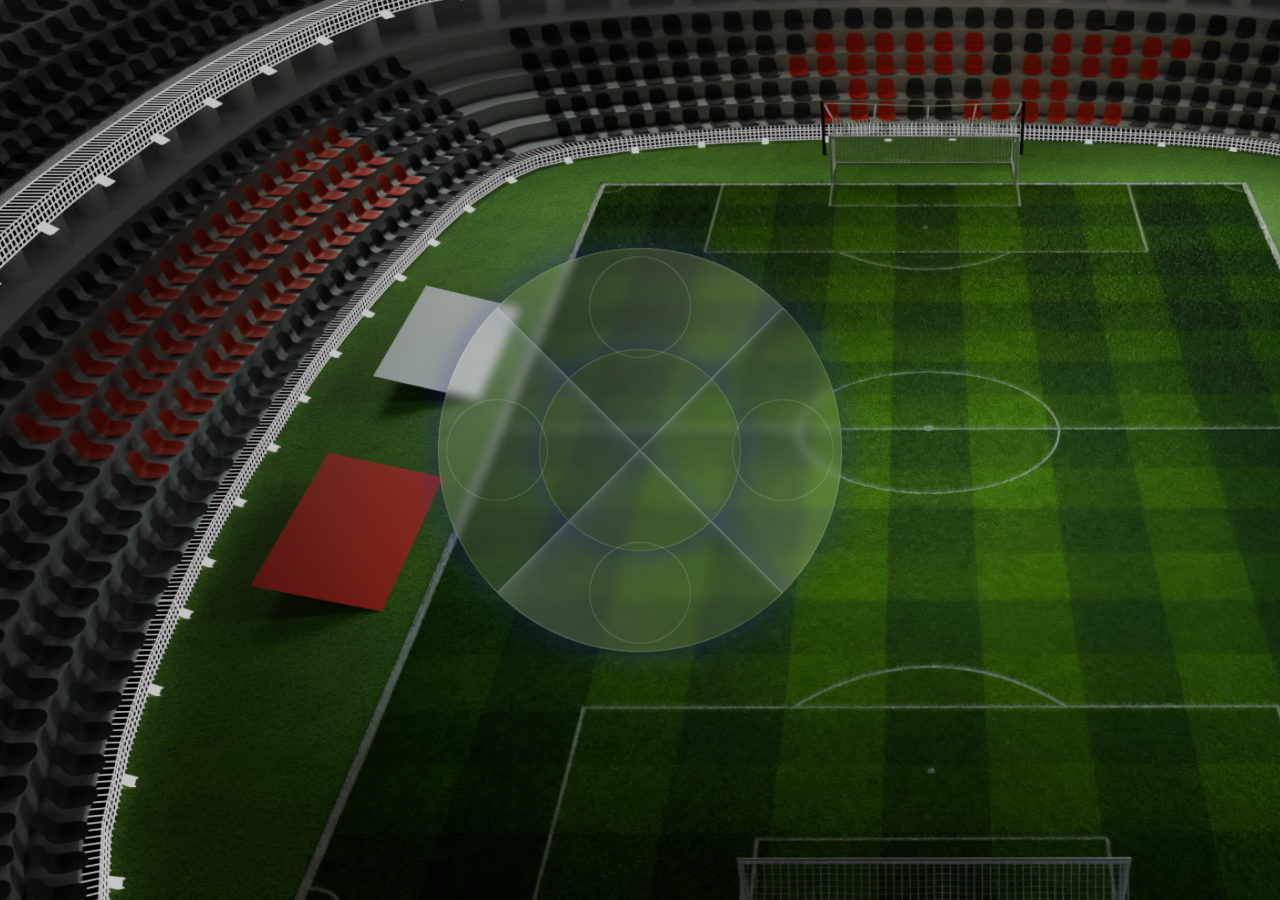
==== index3.html @ b670a782 "Add: pre-req." ====
<!DOCTYPE html>
<html lang="en">
<head>
<meta charset="UTF-8">
<meta name="viewport" content="width=device-width, initial-scale=1.0">
<title>Glass Morphism Arc with Empty Center</title>
<style>
    body {
        background-image: url(./images/Background.png);
        background-repeat: no-repeat;
    }

    .grid-arcs {
        display: grid;
        grid-template-columns: repeat(2, 1fr);
        transform: rotate(45deg);
    }

    .top, .left, .right, .bottom {
        transition: 0.3s ease-in-out;
    }

    .top:hover {
        transform: translate(-10px, -10px);
        transition: 0.3s ease-in-out;
    }

    .right:hover {
        transform: translate(10px, -10px);
        transition: 0.3s ease-in-out;
    }

    .bottom:hover {
        transform: translate(10px, 10px);
        transition: 0.3s ease-in-out;
    }

    .left:hover {
        transform: translate(-10px, 10px);
        transition: 0.3s ease-in-out;
    }

    .arc:hover {
        border: 2px solid transparent;
        border-radius: 5px;
        box-shadow: 0 0 10px 0 orange;
        animation: glow 1s infinite alternate;
        border-radius: 0 0 0 100%;
    }

    @keyframes glow {
    from {
        box-shadow: 0 0 10px 0 orange inset;
    }
    to {
        box-shadow: 0 0 20px 5px orange inset;
    }
    }   

    #one {
        transform: rotate(90deg);
    }

    #two {
        transform: rotate(180deg);
    }

    #three {
        transform: rotate(360deg);
    }

    #four {
        transform: rotate(270deg);
    }

  .arc {
    position: relative;
    width: 200px;
    height: 200px;
    border-radius: 0 0 0 100%;
    background: linear-gradient(135deg, rgba(255, 255, 255, 0.2), rgba(255, 255, 255, 0.1));
    box-shadow: 0 8px 32px 0 rgba(31, 38, 135, 0.37);
    backdrop-filter: blur(5px);
    -webkit-backdrop-filter: blur(20px);
    border: 1px solid rgba(255, 255, 255, 0.18);
    overflow: hidden;
  }

  .arc {
    position: relative;
    width: 200px;
    height: 200px;
    overflow: hidden; /* Hide any content overflowing the arc */
    }

    .arc::before {
    content: '';
    position: absolute;
    width: 100%;
    height: 100%;
    background: transparent; /* Make the background transparent */
    box-shadow: 0 8px 32px 0 rgba(31, 38, 135, 0.37);
    backdrop-filter: blur(-90px);
    -webkit-backdrop-filter: blur(20px);
    border: 1px solid rgba(255, 255, 255, 0.18);
    border-radius: 50%; /* Rounded border */
    bottom: 50%; /* Adjust this to target the desired corner */
    left: 50%; /* Adjust this to target the desired corner */
    }


  .cut-out {
    position: absolute;
    top: 50%;
    left: 50%;
    transform: translate(-50%, -50%);
    width: 100px;
    height: 100px;
    background: transparent;
    border-radius: 50%;
    border: 1px solid rgba(255, 255, 255, 0.18);
    z-index: 2;
  }

  /* Optional styling for demonstration */
  body {
    display: flex;
    justify-content: center;
    align-items: center;
    height: 100vh;
    margin: 0;
    background-color: #f0f0f0;
  }
</style>
</head>
<body>
    <div class="grid-arcs">
        <div class="move top">
            <div class="arc" id="one">
            <div class="cut-out"></div>
            </div>
        </div>

        <div class="move right">
            <div class="arc" id="two">
                <div class="cut-out"></div>
            </div>
        </div>

        <div class="move left">
            <div class="arc" id="three">
                <div class="cut-out"></div>
            </div>
        </div>

        <div class="move bottom">
            <div class="arc" id="four">
                <div class="cut-out"></div>
            </div>
        </div>
    </div>
</body>
</html>
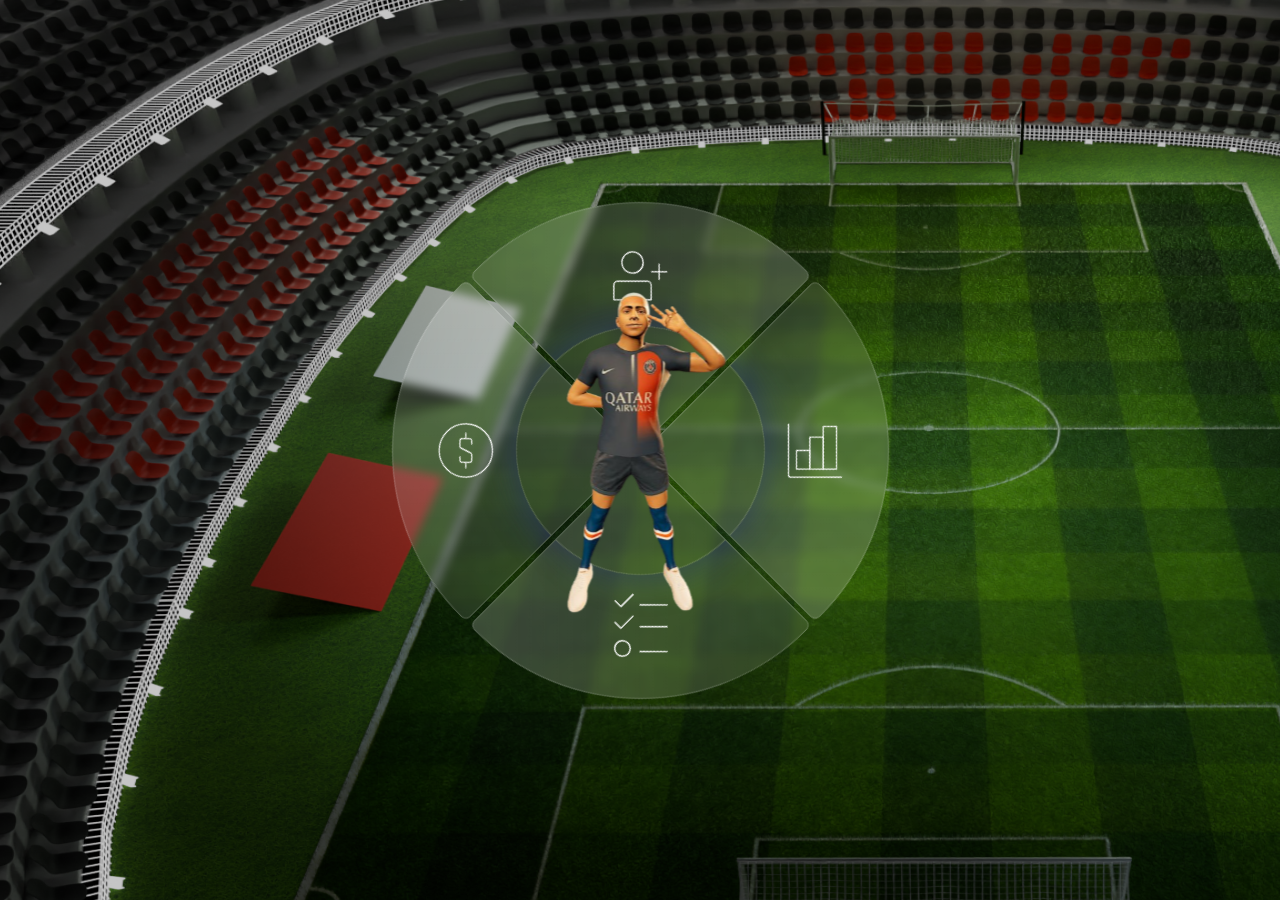
==== commit ed7dffca: "Finish Project." ====
--- a/index3.html
+++ b/index3.html
@@ -14,10 +14,27 @@
         display: grid;
         grid-template-columns: repeat(2, 1fr);
         transform: rotate(45deg);
+        gap: 5px;
     }
 
     .top, .left, .right, .bottom {
         transition: 0.3s ease-in-out;
+    }
+
+    .top {
+        border-radius: 100% 0 0 0;
+    }
+
+    .right {
+        border-radius: 0 100% 0 0;
+    }
+
+    .bottom {
+        border-radius: 0 0 100% 0;
+    }
+
+    .left {
+        border-radius: 0 0 0 100%;
     }
 
     .top:hover {
@@ -45,7 +62,7 @@
         border-radius: 5px;
         box-shadow: 0 0 10px 0 orange;
         animation: glow 1s infinite alternate;
-        border-radius: 0 0 0 100%;
+        border-radius: 4% 0 4% 100%;
     }
 
     @keyframes glow {
@@ -77,9 +94,9 @@
     position: relative;
     width: 200px;
     height: 200px;
-    border-radius: 0 0 0 100%;
+    border-radius: 3% 0 3% 100%;
     background: linear-gradient(135deg, rgba(255, 255, 255, 0.2), rgba(255, 255, 255, 0.1));
-    box-shadow: 0 8px 32px 0 rgba(31, 38, 135, 0.37);
+    /* box-shadow: 0 8px 32px 0 rgba(31, 38, 135, 0.37); */
     backdrop-filter: blur(5px);
     -webkit-backdrop-filter: blur(20px);
     border: 1px solid rgba(255, 255, 255, 0.18);
@@ -88,8 +105,8 @@
 
   .arc {
     position: relative;
-    width: 200px;
-    height: 200px;
+    width: 15rem;
+    height: 15rem;
     overflow: hidden; /* Hide any content overflowing the arc */
     }
 
@@ -109,20 +126,32 @@
     }
 
 
-  .cut-out {
+  .cut-out-top, .cut-out-bottom, .cut-out-left, .cut-out-right {
     position: absolute;
     top: 50%;
     left: 50%;
-    transform: translate(-50%, -50%);
-    width: 100px;
-    height: 100px;
+    width: 4rem;
+    height: 4rem;
     background: transparent;
-    border-radius: 50%;
-    border: 1px solid rgba(255, 255, 255, 0.18);
     z-index: 2;
   }
 
-  /* Optional styling for demonstration */
+  .cut-out-top {
+    transform: translate(-50%, -50%) rotate(-135deg);  
+  }   
+
+  .cut-out-right {
+    transform: translate(-50%, -50%) rotate(135deg);  
+  }
+
+  .cut-out-left {
+    transform: translate(-50%, -50%) rotate(-45deg);  
+  }
+
+  .cut-out-bottom {
+    transform: translate(-50%, -50%) rotate(45deg);  
+  }
+
   body {
     display: flex;
     justify-content: center;
@@ -131,31 +160,45 @@
     margin: 0;
     background-color: #f0f0f0;
   }
+
+  .mbappe {
+    position: absolute;
+    align-self: center;
+    transform: rotate(-45deg);
+    width: 100%;
+    height: 70%;
+    border-radius: 50%;
+    z-index: 1;
+    overflow: visible;
+    pointer-events: none;
+  }
 </style>
 </head>
 <body>
     <div class="grid-arcs">
+        <img class="mbappe" src="./images/mbappe.svg" alt="mbappe" />
+
         <div class="move top">
             <div class="arc" id="one">
-            <div class="cut-out"></div>
+                <img class="cut-out-top" src="./images/addcontact.svg" />
             </div>
         </div>
 
         <div class="move right">
             <div class="arc" id="two">
-                <div class="cut-out"></div>
+                <img class="cut-out-right" src="./images/statistic.svg" />
             </div>
         </div>
 
         <div class="move left">
             <div class="arc" id="three">
-                <div class="cut-out"></div>
+                <img class="cut-out-left" src="./images/donate.svg" />
             </div>
         </div>
 
         <div class="move bottom">
             <div class="arc" id="four">
-                <div class="cut-out"></div>
+                <img class="cut-out-bottom" src="./images/checklist.svg" />
             </div>
         </div>
     </div>
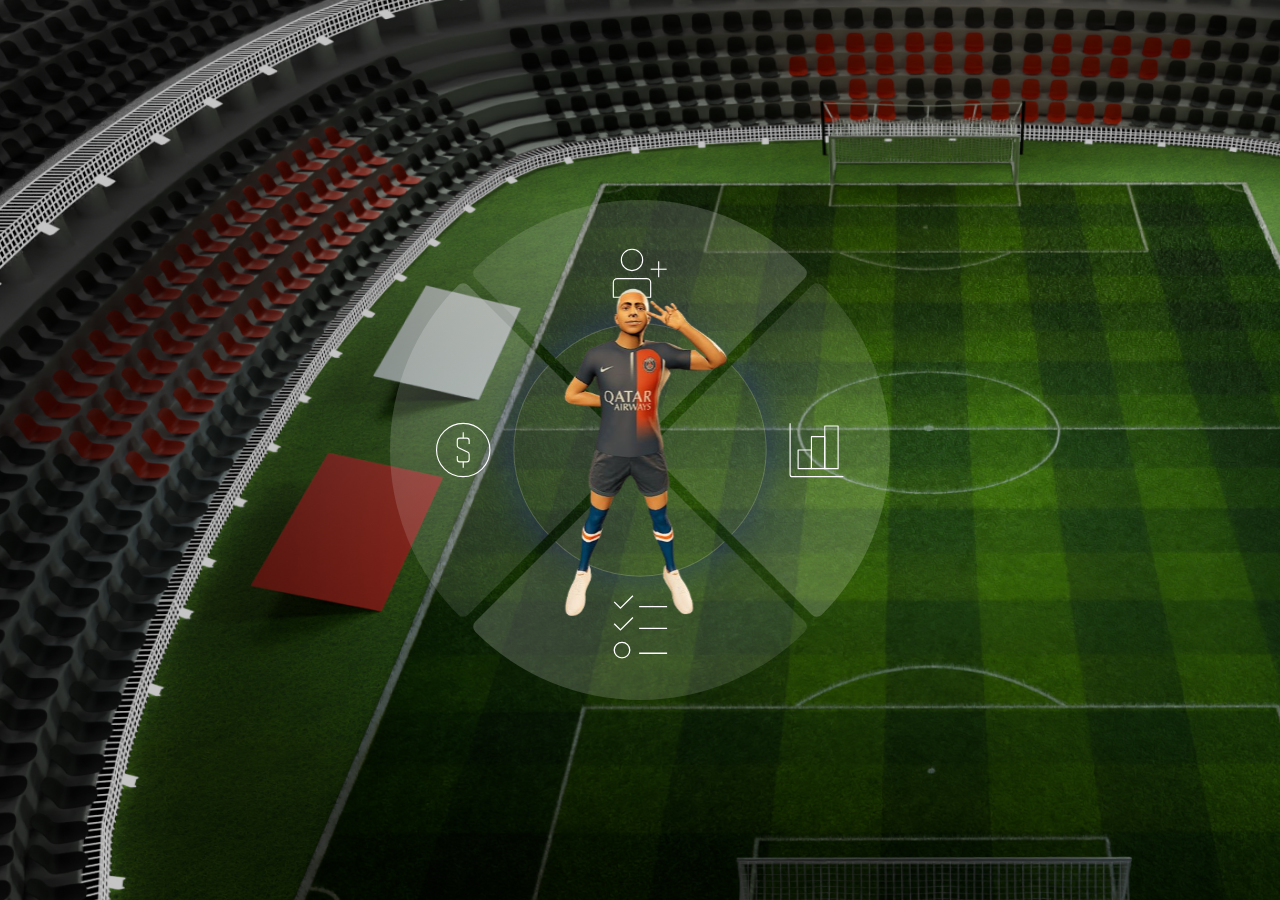
==== commit 9e84218b: "Fix: margins." ====
--- a/index3.html
+++ b/index3.html
@@ -14,7 +14,6 @@
         display: grid;
         grid-template-columns: repeat(2, 1fr);
         transform: rotate(45deg);
-        gap: 5px;
     }
 
     .top, .left, .right, .bottom {
@@ -63,6 +62,7 @@
         box-shadow: 0 0 10px 0 orange;
         animation: glow 1s infinite alternate;
         border-radius: 4% 0 4% 100%;
+        margin: 0;
     }
 
     @keyframes glow {
@@ -95,11 +95,8 @@
     width: 200px;
     height: 200px;
     border-radius: 3% 0 3% 100%;
+    margin: 5px;
     background: linear-gradient(135deg, rgba(255, 255, 255, 0.2), rgba(255, 255, 255, 0.1));
-    /* box-shadow: 0 8px 32px 0 rgba(31, 38, 135, 0.37); */
-    backdrop-filter: blur(5px);
-    -webkit-backdrop-filter: blur(20px);
-    border: 1px solid rgba(255, 255, 255, 0.18);
     overflow: hidden;
   }
 
@@ -107,7 +104,7 @@
     position: relative;
     width: 15rem;
     height: 15rem;
-    overflow: hidden; /* Hide any content overflowing the arc */
+    overflow: hidden; 
     }
 
     .arc::before {
@@ -115,14 +112,14 @@
     position: absolute;
     width: 100%;
     height: 100%;
-    background: transparent; /* Make the background transparent */
+    background: transparent; 
     box-shadow: 0 8px 32px 0 rgba(31, 38, 135, 0.37);
     backdrop-filter: blur(-90px);
     -webkit-backdrop-filter: blur(20px);
     border: 1px solid rgba(255, 255, 255, 0.18);
-    border-radius: 50%; /* Rounded border */
-    bottom: 50%; /* Adjust this to target the desired corner */
-    left: 50%; /* Adjust this to target the desired corner */
+    border-radius: 50%; 
+    bottom: 50%; 
+    left: 50%; 
     }
 
 
